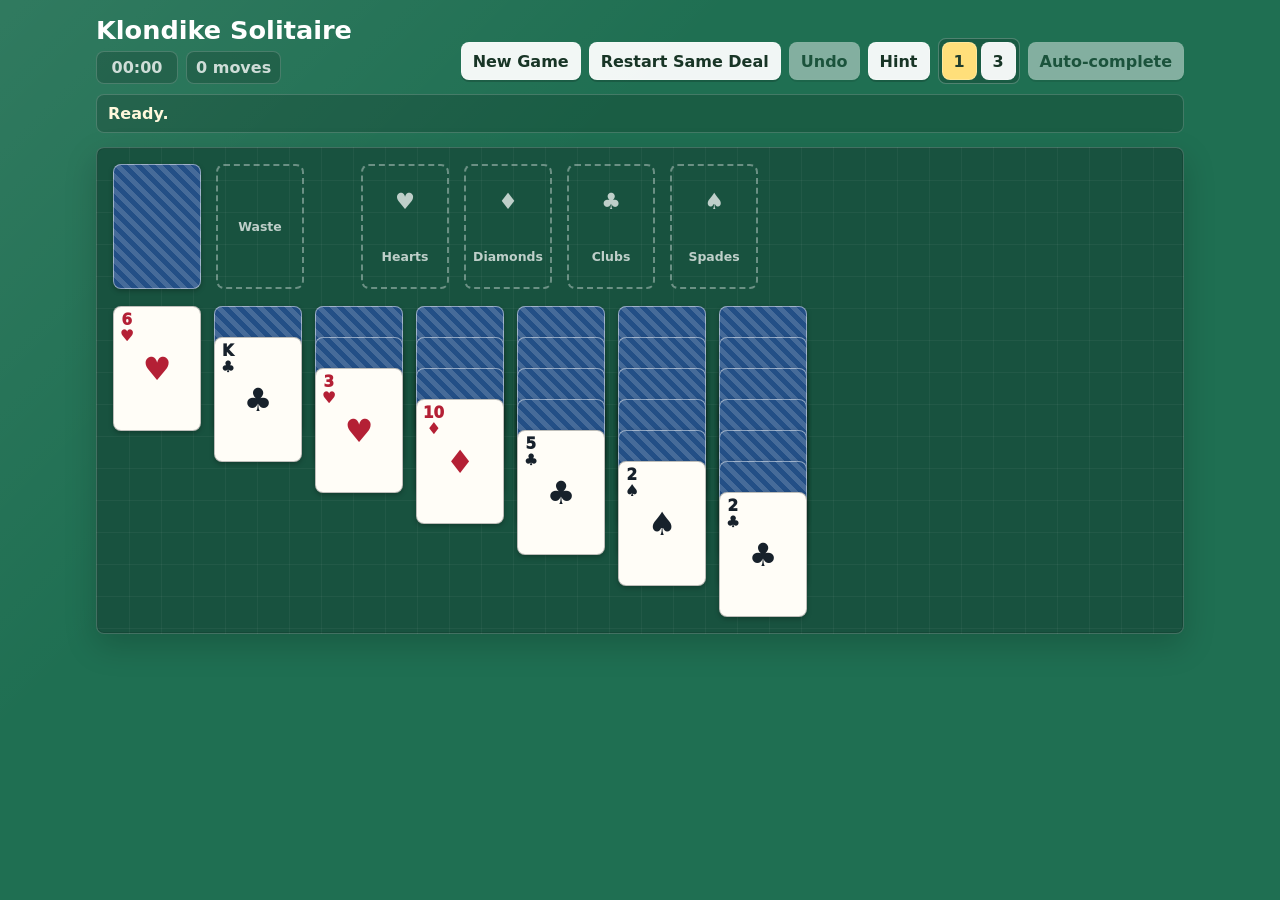
==== solitaire/index.html @ b7282198 "moved solitaire to it's own folder; added home page" ====
<!doctype html>
<html lang="en">
  <head>
    <meta charset="utf-8">
    <meta name="viewport" content="width=device-width, initial-scale=1">
    <meta name="theme-color" content="#1f6f52">
    <meta name="apple-mobile-web-app-capable" content="yes">
    <meta name="apple-mobile-web-app-status-bar-style" content="black-translucent">
    <meta name="apple-mobile-web-app-title" content="Solitaire">
    <title>Klondike Solitaire</title>
    <link rel="manifest" href="./manifest.webmanifest">
    <link rel="apple-touch-icon" href="./icons/apple-touch-icon.png">
    <link rel="stylesheet" href="./styles.css">
  </head>
  <body>
    <main class="game-shell">
      <section class="top-panel" aria-label="Game controls">
        <div class="title-block">
          <h1>Klondike Solitaire</h1>
          <div class="stats" aria-label="Game stats">
            <span id="timer">00:00</span>
            <span id="moves">0 moves</span>
          </div>
        </div>

        <div class="controls">
          <button id="new-game" type="button">New Game</button>
          <button id="restart-game" type="button">Restart Same Deal</button>
          <button id="undo" type="button">Undo</button>
          <button id="hint" type="button">Hint</button>
          <fieldset class="draw-toggle" aria-label="Draw mode">
            <legend>Draw</legend>
            <button id="draw-one" type="button" aria-pressed="true">1</button>
            <button id="draw-three" type="button" aria-pressed="false">3</button>
          </fieldset>
          <button id="auto-complete" type="button" disabled>Auto-complete</button>
        </div>
      </section>

      <p id="status" class="status" aria-live="polite">Ready.</p>
      <section id="board" class="board" aria-label="Klondike Solitaire board"></section>
    </main>
    <div id="drag-layer" class="drag-layer" aria-hidden="true"></div>
    <script type="module" src="./src/app.js"></script>
  </body>
</html>
---- solitaire/styles.css ----
:root {
  color-scheme: light;
  --felt: #1f6f52;
  --felt-deep: #18523f;
  --felt-line: rgba(255, 255, 255, 0.24);
  --card-w: clamp(40px, 12vw, 88px);
  --card-h: calc(var(--card-w) * 1.42);
  --stack-gap: clamp(17px, 4.1vw, 31px);
  --waste-gap: clamp(12px, 3vw, 21px);
  --radius: 8px;
  --red: #b42035;
  --black: #17212b;
  --ink: #15201b;
  --paper: #fffdf7;
  --muted: rgba(255, 255, 255, 0.78);
  font-family: Inter, ui-sans-serif, system-ui, -apple-system, BlinkMacSystemFont, "Segoe UI", sans-serif;
}

* {
  box-sizing: border-box;
}

html,
body {
  margin: 0;
  min-height: 100%;
}

body {
  background:
    linear-gradient(135deg, rgba(255, 255, 255, 0.08), rgba(255, 255, 255, 0) 34%),
    var(--felt);
  color: white;
  overflow-x: hidden;
  user-select: none;
  -webkit-user-select: none;
  touch-action: manipulation;
}

button {
  font: inherit;
}

.game-shell {
  width: min(1120px, 100%);
  margin: 0 auto;
  padding: 16px;
}

.top-panel {
  display: flex;
  align-items: flex-end;
  justify-content: space-between;
  gap: 14px;
  flex-wrap: wrap;
  margin-bottom: 10px;
}

.title-block {
  display: grid;
  gap: 7px;
}

h1 {
  margin: 0;
  font-size: 1.6rem;
  line-height: 1.1;
  letter-spacing: 0;
}

.stats {
  display: flex;
  gap: 8px;
  flex-wrap: wrap;
  color: var(--muted);
  font-weight: 700;
}

.stats span,
.status {
  border: 1px solid rgba(255, 255, 255, 0.18);
  background: rgba(0, 0, 0, 0.16);
  border-radius: 8px;
}

.stats span {
  min-width: 82px;
  padding: 6px 9px;
  text-align: center;
}

.controls {
  display: flex;
  align-items: center;
  justify-content: flex-end;
  gap: 8px;
  flex-wrap: wrap;
}

.controls button,
.draw-toggle {
  min-height: 38px;
}

.controls button {
  border: 1px solid rgba(255, 255, 255, 0.24);
  background: rgba(255, 255, 255, 0.94);
  color: #183526;
  border-radius: 8px;
  padding: 8px 11px;
  font-weight: 800;
  cursor: pointer;
  box-shadow: 0 2px 0 rgba(0, 0, 0, 0.18);
}

.controls button:hover:not(:disabled),
.controls button:focus-visible,
.card:focus-visible,
.pile:focus-visible {
  outline: 3px solid rgba(255, 223, 122, 0.95);
  outline-offset: 2px;
}

.controls button:disabled {
  cursor: not-allowed;
  opacity: 0.48;
}

.draw-toggle {
  display: flex;
  align-items: center;
  gap: 4px;
  margin: 0;
  padding: 3px;
  border: 1px solid rgba(255, 255, 255, 0.24);
  border-radius: 8px;
  background: rgba(0, 0, 0, 0.18);
}

.draw-toggle legend {
  position: absolute;
  width: 1px;
  height: 1px;
  overflow: hidden;
  clip: rect(0 0 0 0);
}

.draw-toggle button {
  min-width: 35px;
  box-shadow: none;
  padding-inline: 8px;
}

.draw-toggle button[aria-pressed="true"] {
  background: #ffdf7a;
  color: #1f3d2d;
}

.status {
  min-height: 37px;
  margin: 0 0 14px;
  padding: 9px 11px;
  color: #fff8dc;
  font-weight: 750;
}

.status.is-error {
  color: #ffe2e5;
}

.status.is-win {
  color: #fff1a8;
}

.board {
  display: grid;
  gap: 17px;
  padding: 16px;
  border: 1px solid rgba(255, 255, 255, 0.18);
  border-radius: 8px;
  background:
    linear-gradient(rgba(255, 255, 255, 0.045) 1px, transparent 1px),
    linear-gradient(90deg, rgba(255, 255, 255, 0.045) 1px, transparent 1px),
    var(--felt-deep);
  background-size: 32px 32px;
  box-shadow: inset 0 0 0 1px rgba(0, 0, 0, 0.12), 0 12px 32px rgba(0, 0, 0, 0.18);
  overflow-x: auto;
}

.top-row {
  display: grid;
  grid-template-columns: var(--card-w) calc(var(--card-w) + var(--waste-gap) + var(--waste-gap)) max-content;
  gap: clamp(8px, 1.8vw, 15px);
  align-items: start;
  width: max-content;
}

.foundations {
  display: grid;
  grid-template-columns: repeat(4, var(--card-w));
  gap: clamp(8px, 1.8vw, 15px);
  justify-content: end;
}

.tableau {
  display: grid;
  grid-template-columns: repeat(7, var(--card-w));
  gap: clamp(4px, 1.2vw, 13px);
  align-items: start;
  width: max-content;
}

.pile {
  position: relative;
  width: var(--card-w);
  min-height: var(--card-h);
  border-radius: var(--radius);
  touch-action: none;
}

.pile.waste {
  width: calc(var(--card-w) + var(--waste-gap) + var(--waste-gap));
}

.empty-pile {
  display: grid;
  place-items: center;
  width: var(--card-w);
  height: var(--card-h);
  border: 2px dashed rgba(255, 255, 255, 0.36);
  border-radius: var(--radius);
  color: rgba(255, 255, 255, 0.72);
  font-size: 0.78rem;
  font-weight: 900;
  text-align: center;
  padding: 5px;
  line-height: 1.05;
}

.foundation-mark {
  font-size: 1.4rem;
  line-height: 1;
}

.card {
  position: absolute;
  top: 0;
  left: 0;
  width: var(--card-w);
  height: var(--card-h);
  border-radius: var(--radius);
  border: 1px solid rgba(22, 28, 31, 0.28);
  background: var(--paper);
  color: var(--black);
  box-shadow: 0 2px 5px rgba(0, 0, 0, 0.26);
  cursor: pointer;
  overflow: hidden;
  -webkit-tap-highlight-color: transparent;
}

.card.red {
  color: var(--red);
}

.card.face-down {
  cursor: default;
  background:
    linear-gradient(45deg, rgba(255, 255, 255, 0.16) 25%, transparent 25% 50%, rgba(255, 255, 255, 0.16) 50% 75%, transparent 75%),
    #234f86;
  background-size: 14px 14px;
  border-color: rgba(255, 255, 255, 0.48);
}

.card-inner {
  position: relative;
  width: 100%;
  height: 100%;
  padding: 6px;
}

.rank {
  display: grid;
  gap: 1px;
  justify-items: center;
  width: min-content;
  font-size: 0.95rem;
  font-weight: 950;
  line-height: 0.95;
}

.pip {
  font-size: 0.95rem;
}

.center-suit {
  position: absolute;
  inset: 0;
  display: grid;
  place-items: center;
  font-size: 2rem;
  font-weight: 900;
}

.card.is-selected {
  transform: translateY(-3px);
  box-shadow: 0 0 0 3px #ffdf7a, 0 8px 14px rgba(0, 0, 0, 0.32);
}

.card.is-drag-source {
  opacity: 0.22;
}

.pile.is-invalid {
  animation: invalid-shake 220ms ease-in-out;
}

.pile.is-hint-target {
  outline: 3px solid #ffdf7a;
  outline-offset: 4px;
}

.win-banner {
  display: grid;
  place-items: center;
  min-height: 48px;
  border: 1px solid rgba(255, 225, 120, 0.78);
  border-radius: 8px;
  background: rgba(255, 223, 122, 0.16);
  color: #fff2a8;
  font-size: 1.25rem;
  font-weight: 950;
}

.drag-layer {
  position: fixed;
  inset: 0;
  z-index: 1000;
  pointer-events: none;
}

.drag-stack {
  position: absolute;
  width: var(--card-w);
  will-change: transform;
  filter: drop-shadow(0 16px 16px rgba(0, 0, 0, 0.28));
}

body.is-dragging {
  cursor: grabbing;
}

@keyframes invalid-shake {
  0%,
  100% {
    transform: translateX(0);
  }
  35% {
    transform: translateX(-5px);
  }
  70% {
    transform: translateX(5px);
  }
}

@media (max-width: 620px) {
  .game-shell {
    padding: 10px;
  }

  .board {
    padding: 10px;
    gap: 12px;
  }

  h1 {
    font-size: 1.25rem;
  }

  .controls {
    justify-content: flex-start;
  }

  .controls button {
    padding: 7px 8px;
    font-size: 0.86rem;
  }

  .rank,
  .pip {
    font-size: 0.72rem;
  }

  .center-suit {
    font-size: 1.3rem;
  }

  .empty-pile {
    font-size: 0.62rem;
    padding: 3px;
  }
}
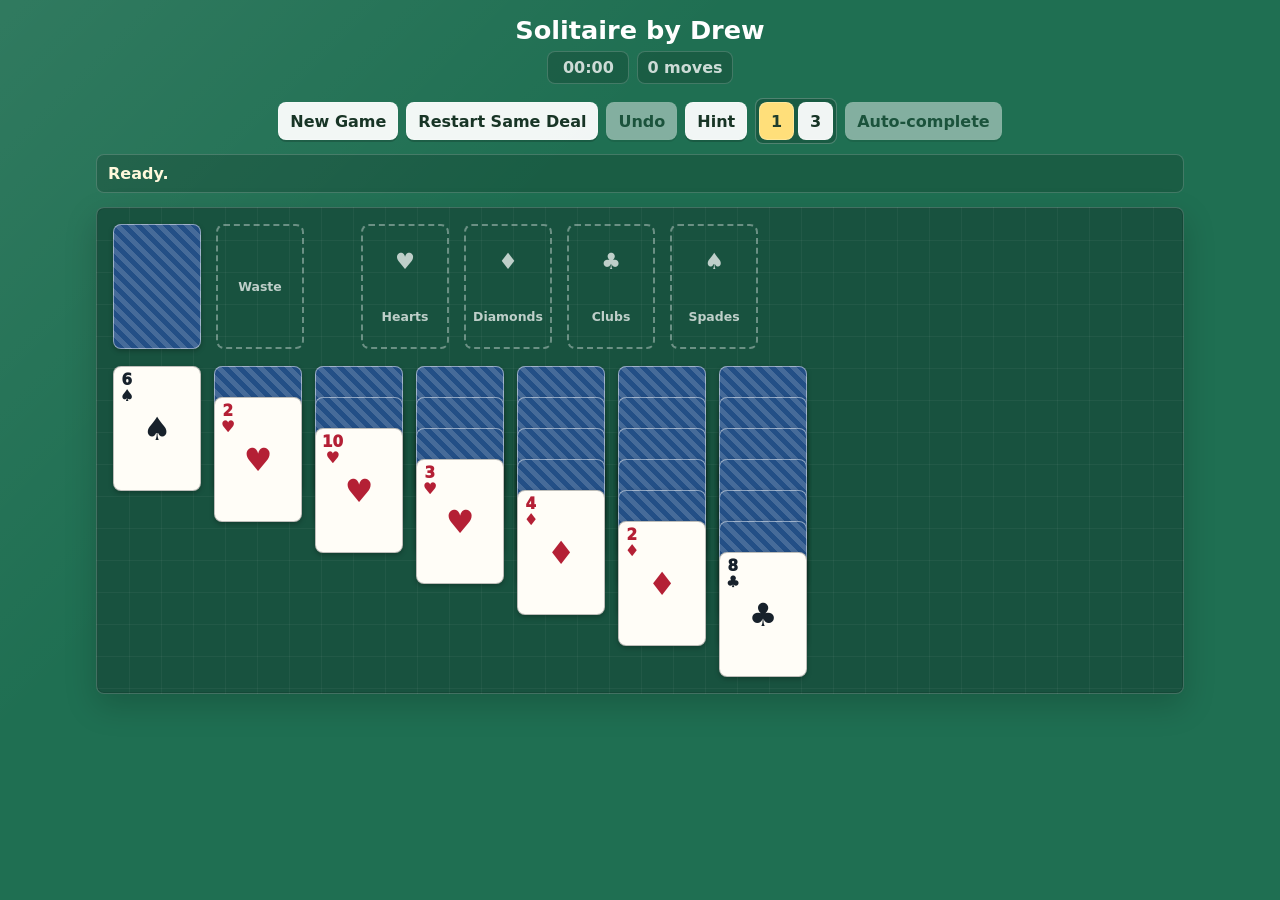
==== commit f20ca536: "added fireworks and changed title" ====
--- a/solitaire/index.html
+++ b/solitaire/index.html
@@ -16,7 +16,7 @@
     <main class="game-shell">
       <section class="top-panel" aria-label="Game controls">
         <div class="title-block">
-          <h1>Klondike Solitaire</h1>
+          <h1>Solitaire by Drew</h1>
           <div class="stats" aria-label="Game stats">
             <span id="timer">00:00</span>
             <span id="moves">0 moves</span>
@@ -40,6 +40,7 @@
       <p id="status" class="status" aria-live="polite">Ready.</p>
       <section id="board" class="board" aria-label="Klondike Solitaire board"></section>
     </main>
+    <canvas id="fireworks" class="fireworks-canvas" aria-hidden="true" hidden></canvas>
     <div id="drag-layer" class="drag-layer" aria-hidden="true"></div>
     <script type="module" src="./src/app.js"></script>
   </body>
--- a/solitaire/styles.css
+++ b/solitaire/styles.css
@@ -49,8 +49,8 @@
 
 .top-panel {
   display: flex;
-  align-items: flex-end;
-  justify-content: space-between;
+  align-items: center;
+  justify-content: center;
   gap: 14px;
   flex-wrap: wrap;
   margin-bottom: 10px;
@@ -59,6 +59,9 @@
 .title-block {
   display: grid;
   gap: 7px;
+  justify-items: center;
+  width: 100%;
+  text-align: center;
 }
 
 h1 {
@@ -70,6 +73,7 @@
 
 .stats {
   display: flex;
+  justify-content: center;
   gap: 8px;
   flex-wrap: wrap;
   color: var(--muted);
@@ -92,7 +96,7 @@
 .controls {
   display: flex;
   align-items: center;
-  justify-content: flex-end;
+  justify-content: center;
   gap: 8px;
   flex-wrap: wrap;
 }
@@ -331,6 +335,19 @@
   font-weight: 950;
 }
 
+.fireworks-canvas {
+  position: fixed;
+  inset: 0;
+  z-index: 900;
+  width: 100vw;
+  height: 100vh;
+  pointer-events: none;
+}
+
+.fireworks-canvas[hidden] {
+  display: none;
+}
+
 .drag-layer {
   position: fixed;
   inset: 0;
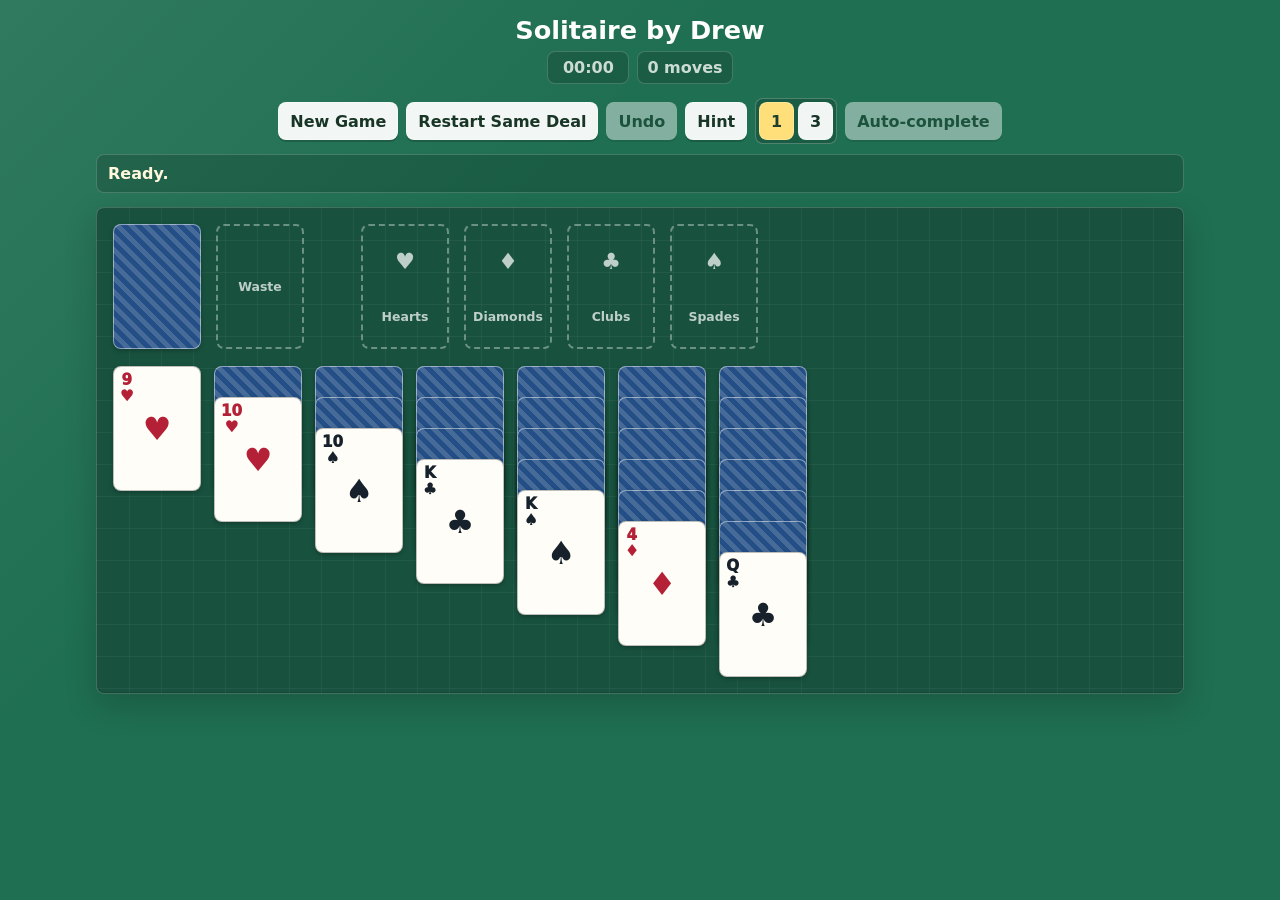
==== commit 5c197ca6: "fixed title" ====
--- a/solitaire/index.html
+++ b/solitaire/index.html
@@ -10,7 +10,7 @@
     <title>Klondike Solitaire</title>
     <link rel="manifest" href="./manifest.webmanifest">
     <link rel="apple-touch-icon" href="./icons/apple-touch-icon.png">
-    <link rel="stylesheet" href="./styles.css">
+    <link rel="stylesheet" href="./styles.css?v=2">
   </head>
   <body>
     <main class="game-shell">
@@ -42,6 +42,6 @@
     </main>
     <canvas id="fireworks" class="fireworks-canvas" aria-hidden="true" hidden></canvas>
     <div id="drag-layer" class="drag-layer" aria-hidden="true"></div>
-    <script type="module" src="./src/app.js"></script>
+    <script type="module" src="./src/app.js?v=2"></script>
   </body>
 </html>
--- a/solitaire/styles.css
+++ b/solitaire/styles.css
@@ -48,17 +48,19 @@
 }
 
 .top-panel {
-  display: flex;
+  display: grid;
+  grid-template-columns: minmax(0, 1fr);
   align-items: center;
-  justify-content: center;
+  justify-items: center;
   gap: 14px;
-  flex-wrap: wrap;
   margin-bottom: 10px;
+  width: 100%;
 }
 
 .title-block {
   display: grid;
   gap: 7px;
+  justify-self: stretch;
   justify-items: center;
   width: 100%;
   text-align: center;
@@ -66,9 +68,11 @@
 
 h1 {
   margin: 0;
+  width: 100%;
   font-size: 1.6rem;
   line-height: 1.1;
   letter-spacing: 0;
+  text-align: center;
 }
 
 .stats {
@@ -96,6 +100,7 @@
 .controls {
   display: flex;
   align-items: center;
+  justify-self: stretch;
   justify-content: center;
   gap: 8px;
   flex-wrap: wrap;
@@ -117,12 +122,18 @@
   box-shadow: 0 2px 0 rgba(0, 0, 0, 0.18);
 }
 
-.controls button:hover:not(:disabled),
 .controls button:focus-visible,
 .card:focus-visible,
 .pile:focus-visible {
   outline: 3px solid rgba(255, 223, 122, 0.95);
   outline-offset: 2px;
+}
+
+@media (hover: hover) and (pointer: fine) {
+  .controls button:hover:not(:disabled) {
+    outline: 3px solid rgba(255, 223, 122, 0.95);
+    outline-offset: 2px;
+  }
 }
 
 .controls button:disabled {
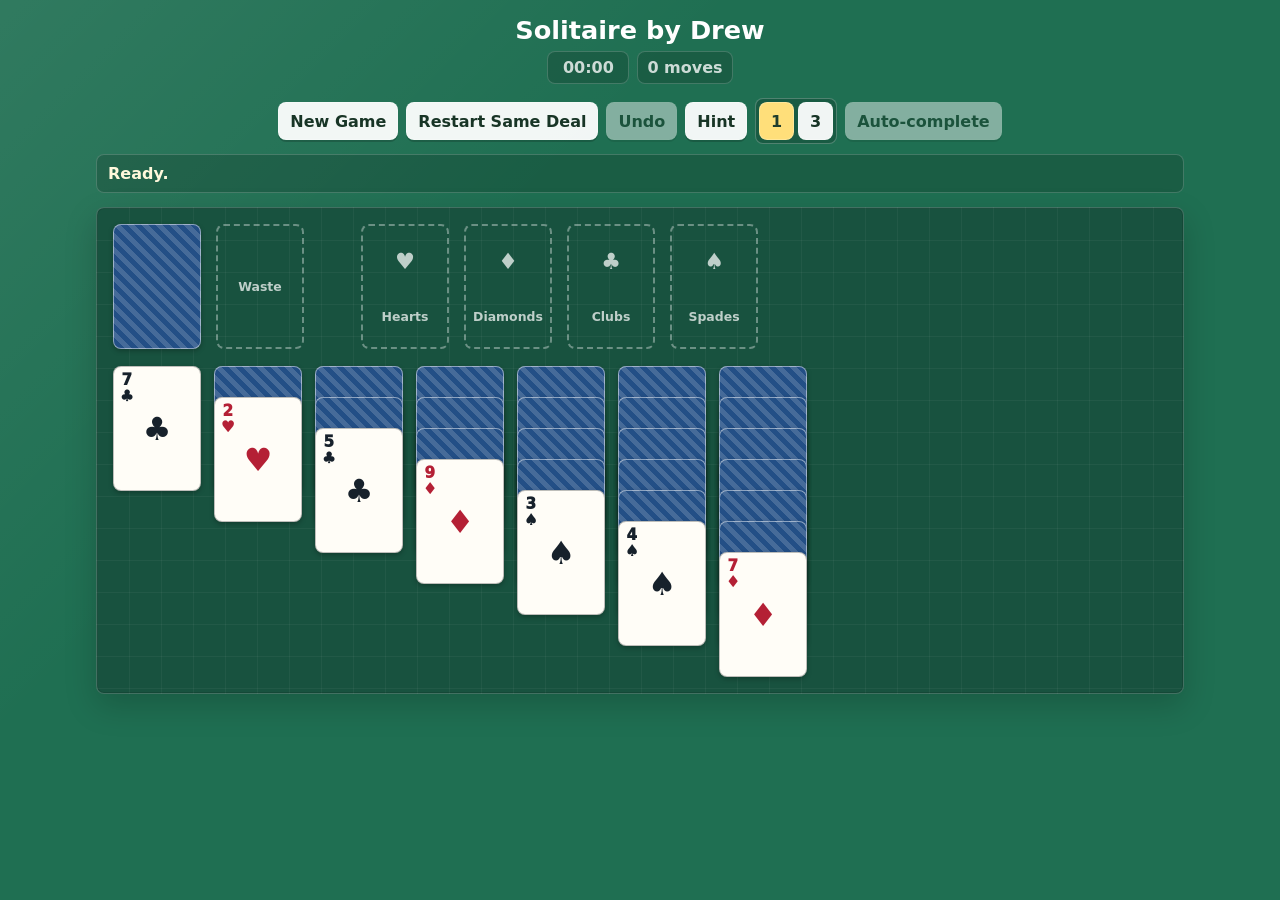
==== commit 2cf7b0fb: "updated solitaire" ====
--- a/solitaire/index.html
+++ b/solitaire/index.html
@@ -10,7 +10,7 @@
     <title>Klondike Solitaire</title>
     <link rel="manifest" href="./manifest.webmanifest">
     <link rel="apple-touch-icon" href="./icons/apple-touch-icon.png">
-    <link rel="stylesheet" href="./styles.css?v=2">
+    <link rel="stylesheet" href="./styles.css?v=3">
   </head>
   <body>
     <main class="game-shell">
@@ -42,6 +42,6 @@
     </main>
     <canvas id="fireworks" class="fireworks-canvas" aria-hidden="true" hidden></canvas>
     <div id="drag-layer" class="drag-layer" aria-hidden="true"></div>
-    <script type="module" src="./src/app.js?v=2"></script>
+    <script type="module" src="./src/app.js?v=3"></script>
   </body>
 </html>
--- a/solitaire/styles.css
+++ b/solitaire/styles.css
@@ -7,6 +7,10 @@
   --card-h: calc(var(--card-w) * 1.42);
   --stack-gap: clamp(17px, 4.1vw, 31px);
   --waste-gap: clamp(12px, 3vw, 21px);
+  --board-pad: 16px;
+  --board-gap: 17px;
+  --row-gap: clamp(8px, 1.8vw, 15px);
+  --pile-gap: clamp(4px, 1.2vw, 13px);
   --radius: 8px;
   --red: #b42035;
   --black: #17212b;
@@ -189,8 +193,8 @@
 
 .board {
   display: grid;
-  gap: 17px;
-  padding: 16px;
+  gap: var(--board-gap);
+  padding: var(--board-pad);
   border: 1px solid rgba(255, 255, 255, 0.18);
   border-radius: 8px;
   background:
@@ -205,7 +209,7 @@
 .top-row {
   display: grid;
   grid-template-columns: var(--card-w) calc(var(--card-w) + var(--waste-gap) + var(--waste-gap)) max-content;
-  gap: clamp(8px, 1.8vw, 15px);
+  gap: var(--row-gap);
   align-items: start;
   width: max-content;
 }
@@ -213,14 +217,14 @@
 .foundations {
   display: grid;
   grid-template-columns: repeat(4, var(--card-w));
-  gap: clamp(8px, 1.8vw, 15px);
+  gap: var(--row-gap);
   justify-content: end;
 }
 
 .tableau {
   display: grid;
   grid-template-columns: repeat(7, var(--card-w));
-  gap: clamp(4px, 1.2vw, 13px);
+  gap: var(--pile-gap);
   align-items: start;
   width: max-content;
 }
@@ -391,13 +395,22 @@
 }
 
 @media (max-width: 620px) {
+  :root {
+    --card-w: min(54px, calc((100vw - 48px) / 7));
+    --stack-gap: clamp(19px, 5.4vw, 28px);
+    --waste-gap: clamp(7px, 2.1vw, 10px);
+    --board-pad: 6px;
+    --board-gap: 10px;
+    --row-gap: 5px;
+    --pile-gap: 3px;
+  }
+
   .game-shell {
-    padding: 10px;
+    padding: 8px;
   }
 
   .board {
-    padding: 10px;
-    gap: 12px;
+    overflow-x: hidden;
   }
 
   h1 {
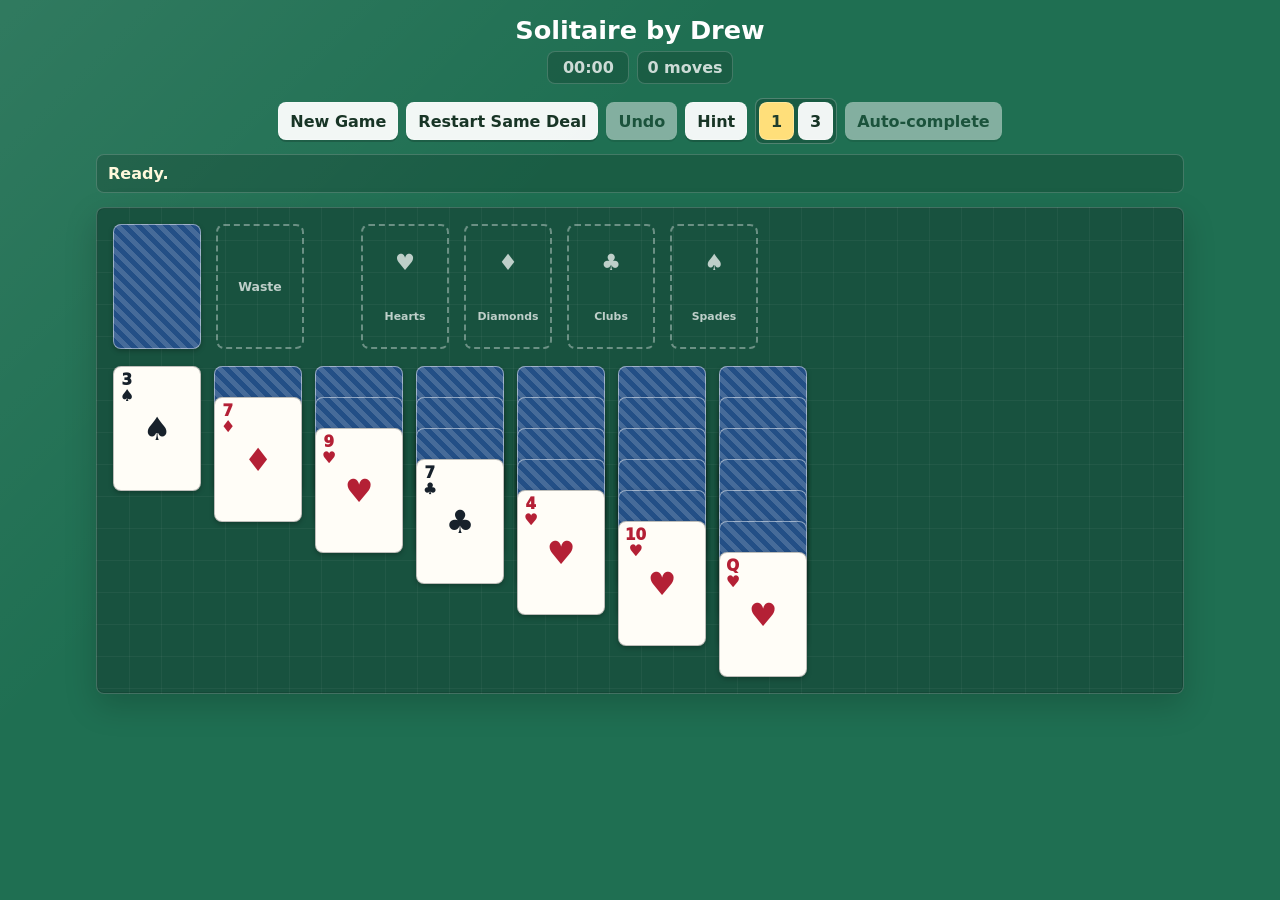
==== commit 21c51f00: "UI updates" ====
--- a/solitaire/index.html
+++ b/solitaire/index.html
@@ -10,7 +10,7 @@
     <title>Klondike Solitaire</title>
     <link rel="manifest" href="./manifest.webmanifest">
     <link rel="apple-touch-icon" href="./icons/apple-touch-icon.png">
-    <link rel="stylesheet" href="./styles.css?v=3">
+    <link rel="stylesheet" href="./styles.css?v=5">
   </head>
   <body>
     <main class="game-shell">
@@ -42,6 +42,6 @@
     </main>
     <canvas id="fireworks" class="fireworks-canvas" aria-hidden="true" hidden></canvas>
     <div id="drag-layer" class="drag-layer" aria-hidden="true"></div>
-    <script type="module" src="./src/app.js?v=3"></script>
+    <script type="module" src="./src/app.js?v=5"></script>
   </body>
 </html>
--- a/solitaire/styles.css
+++ b/solitaire/styles.css
@@ -261,6 +261,13 @@
   line-height: 1;
 }
 
+.foundation-label {
+  max-width: 100%;
+  overflow-wrap: anywhere;
+  font-size: 0.68rem;
+  line-height: 1;
+}
+
 .card {
   position: absolute;
   top: 0;
@@ -377,6 +384,23 @@
   filter: drop-shadow(0 16px 16px rgba(0, 0, 0, 0.28));
 }
 
+.auto-complete-flyer {
+  position: absolute;
+  pointer-events: none;
+  will-change: transform;
+  filter: drop-shadow(0 12px 12px rgba(0, 0, 0, 0.28));
+}
+
+.auto-complete-flyer .card {
+  inset: 0;
+  width: 100%;
+  height: 100%;
+}
+
+.card.is-auto-moving-source {
+  visibility: hidden;
+}
+
 body.is-dragging {
   cursor: grabbing;
 }
@@ -439,4 +463,8 @@
     font-size: 0.62rem;
     padding: 3px;
   }
-}
+
+  .foundation-label {
+    font-size: 0.5rem;
+  }
+}
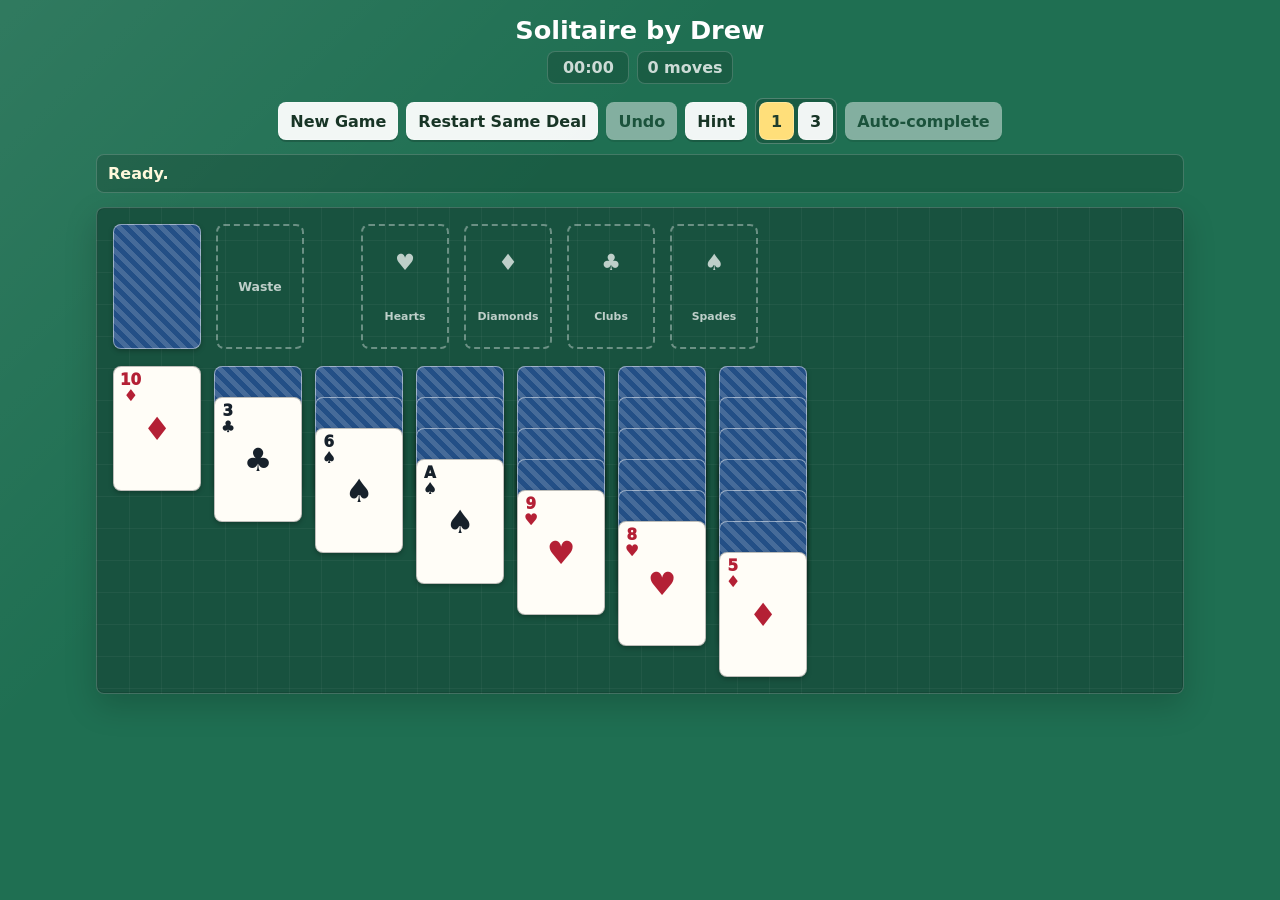
==== commit 2c0ebd0b: "font size" ====
--- a/solitaire/index.html
+++ b/solitaire/index.html
@@ -10,7 +10,7 @@
     <title>Klondike Solitaire</title>
     <link rel="manifest" href="./manifest.webmanifest">
     <link rel="apple-touch-icon" href="./icons/apple-touch-icon.png">
-    <link rel="stylesheet" href="./styles.css?v=5">
+    <link rel="stylesheet" href="./styles.css?v=6">
   </head>
   <body>
     <main class="game-shell">
@@ -42,6 +42,6 @@
     </main>
     <canvas id="fireworks" class="fireworks-canvas" aria-hidden="true" hidden></canvas>
     <div id="drag-layer" class="drag-layer" aria-hidden="true"></div>
-    <script type="module" src="./src/app.js?v=5"></script>
+    <script type="module" src="./src/app.js?v=6"></script>
   </body>
 </html>
--- a/solitaire/styles.css
+++ b/solitaire/styles.css
@@ -262,8 +262,9 @@
 }
 
 .foundation-label {
+  display: block;
   max-width: 100%;
-  overflow-wrap: anywhere;
+  white-space: nowrap;
   font-size: 0.68rem;
   line-height: 1;
 }
@@ -465,6 +466,6 @@
   }
 
   .foundation-label {
-    font-size: 0.5rem;
-  }
-}
+    font-size: clamp(0.34rem, 1.6vw, 0.5rem);
+  }
+}
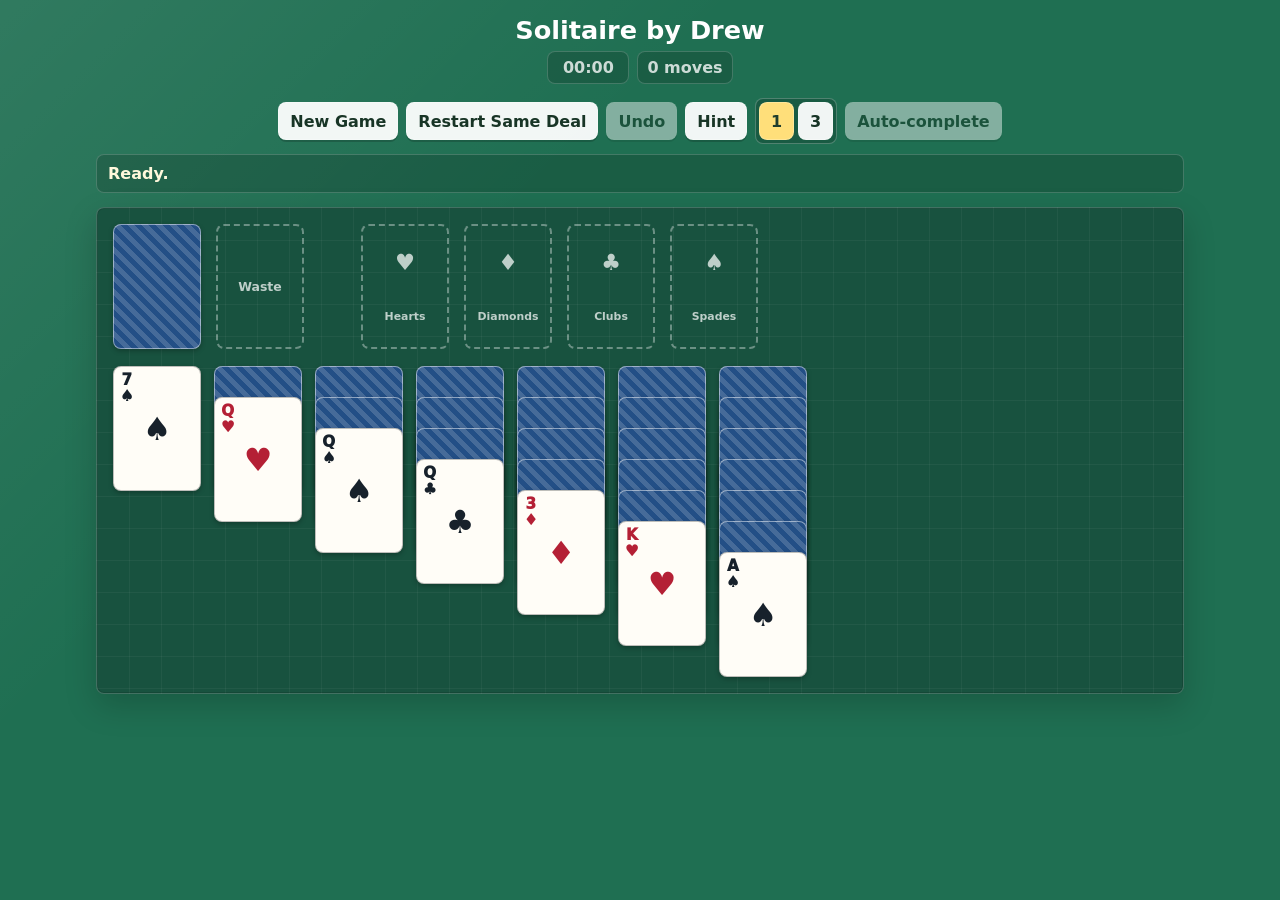
==== commit a50840c9: "Restore single hint behavior" ====
--- a/solitaire/index.html
+++ b/solitaire/index.html
@@ -10,7 +10,7 @@
     <title>Klondike Solitaire</title>
     <link rel="manifest" href="./manifest.webmanifest">
     <link rel="apple-touch-icon" href="./icons/apple-touch-icon.png">
-    <link rel="stylesheet" href="./styles.css?v=6">
+    <link rel="stylesheet" href="./styles.css?v=7">
   </head>
   <body>
     <main class="game-shell">
@@ -42,6 +42,6 @@
     </main>
     <canvas id="fireworks" class="fireworks-canvas" aria-hidden="true" hidden></canvas>
     <div id="drag-layer" class="drag-layer" aria-hidden="true"></div>
-    <script type="module" src="./src/app.js?v=6"></script>
+    <script type="module" src="./src/app.js?v=7"></script>
   </body>
 </html>
